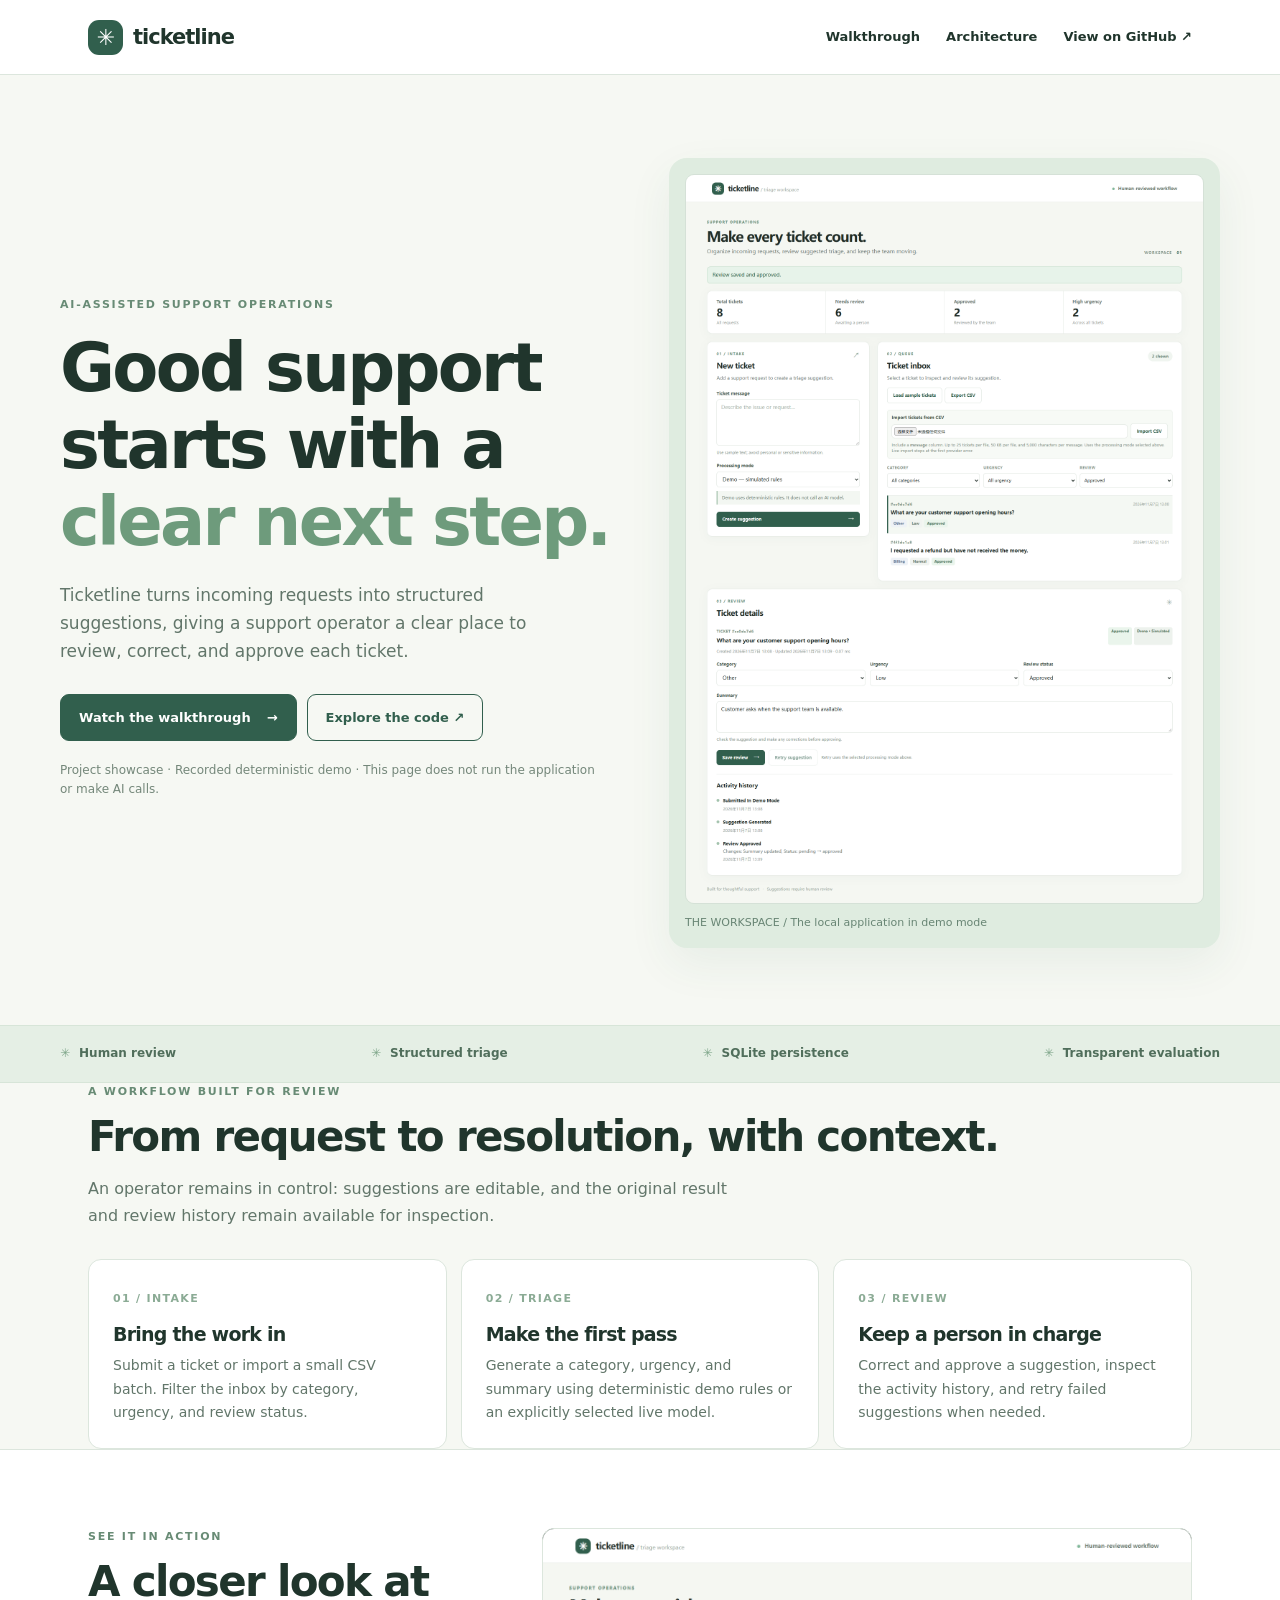
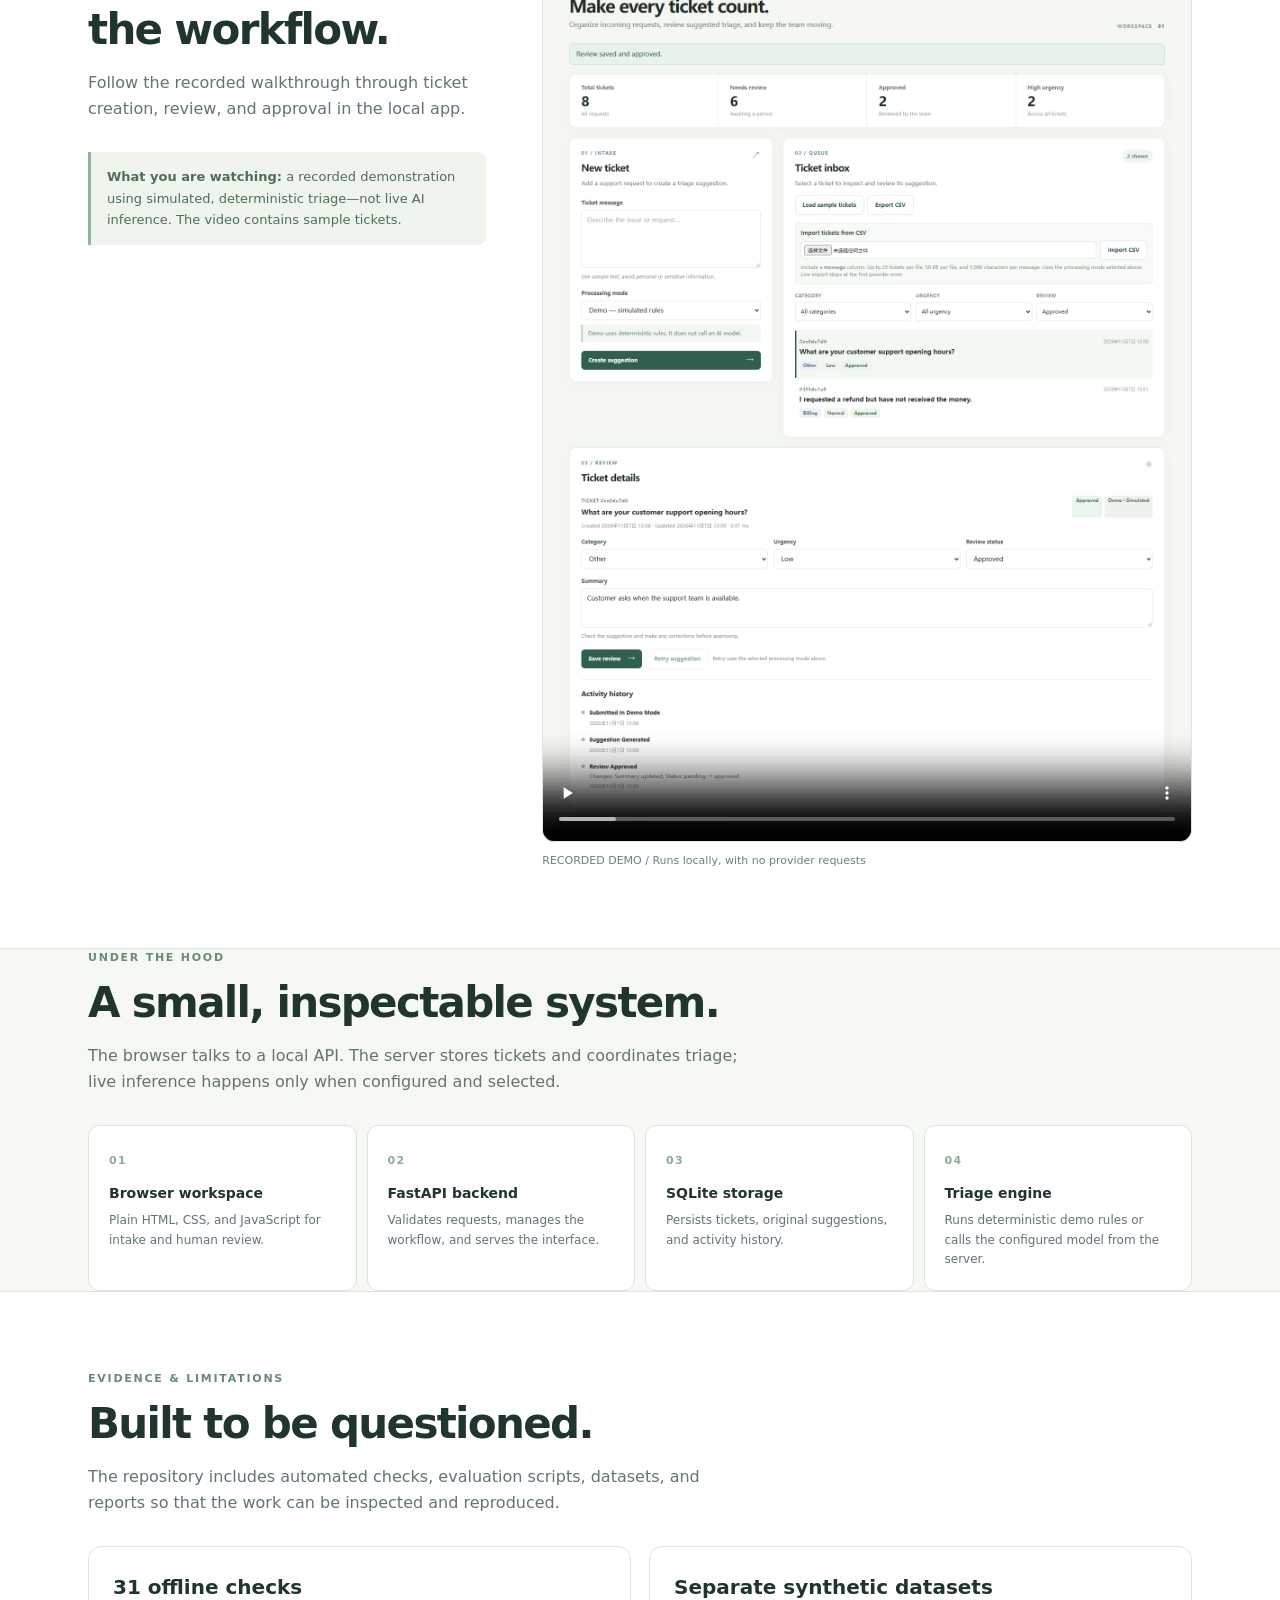
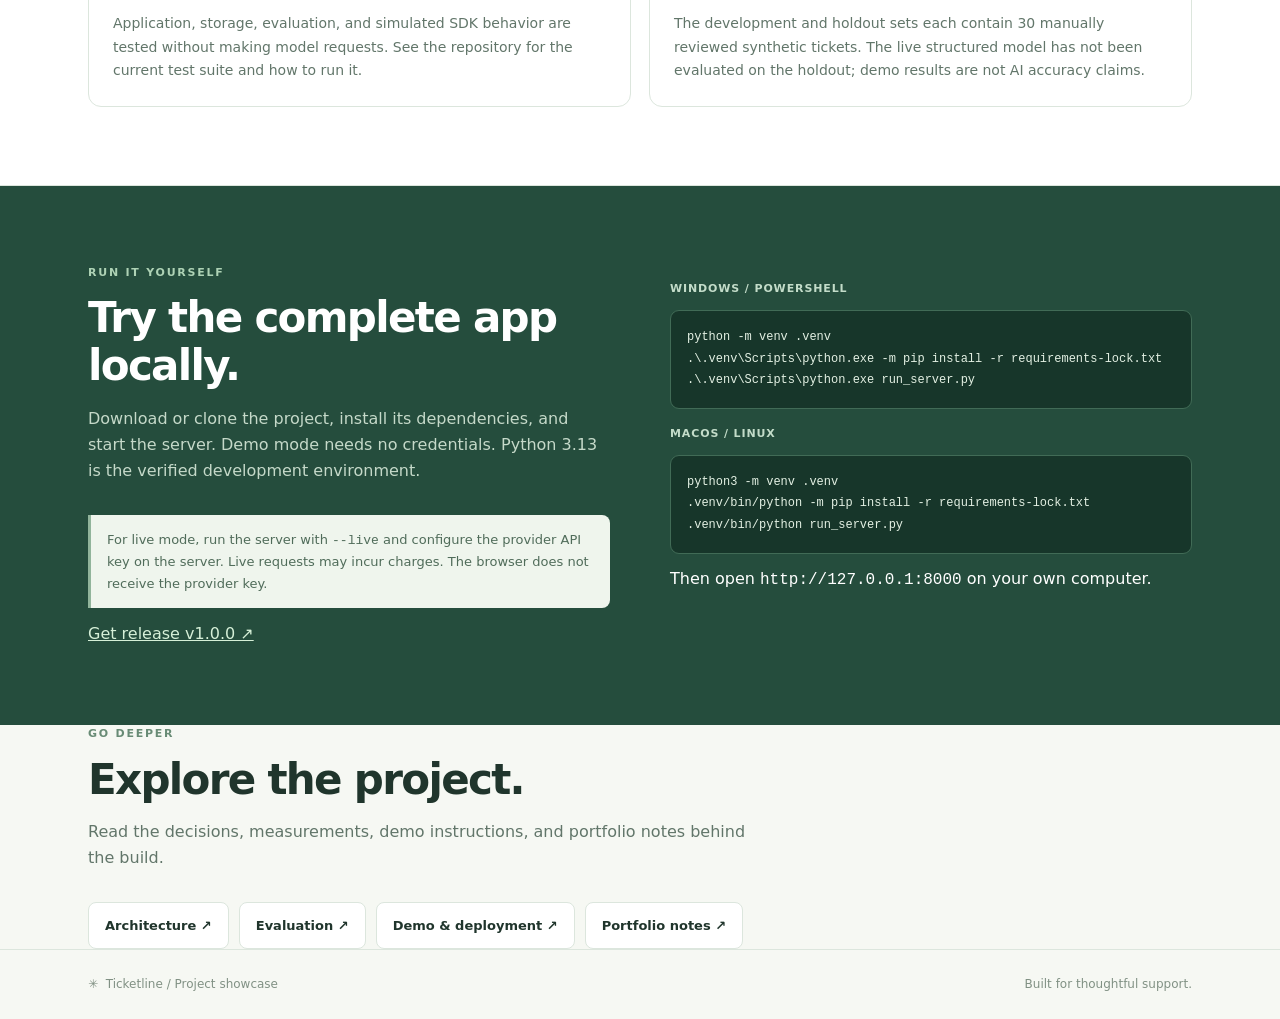
==== docs/index.html @ 2693187d "Add public project showcase and recorded demo" ====
<!doctype html>
<html lang="en">
<head>
  <meta charset="utf-8">
  <meta name="viewport" content="width=device-width, initial-scale=1">
  <meta name="color-scheme" content="light">
  <meta name="description" content="Ticketline is a human-reviewed support ticket triage application. Explore the project, recorded demo, architecture, and evaluation.">
  <title>Ticketline — Support triage, thoughtfully built</title>
  <style>
    :root { --ink:#20352c; --green:#315f4d; --dark:#214737; --mint:#e6f0e5; --cream:#f6f8f3; --line:#dce6dd; --muted:#62766a; }
    * { box-sizing:border-box; }
    html { scroll-behavior:smooth; }
    body { margin:0; color:var(--ink); background:var(--cream); font:16px/1.65 system-ui,-apple-system,BlinkMacSystemFont,"Segoe UI",sans-serif; }
    a { color:inherit; }
    a:focus-visible, video:focus-visible { outline:3px solid #7da889; outline-offset:4px; }
    .wrap { max-width:1160px; padding:0 28px; margin:auto; }
    header { border-bottom:1px solid var(--line); background:#fff; }
    nav { min-height:74px; display:flex; align-items:center; justify-content:space-between; gap:20px; }
    .logo { display:inline-flex; align-items:center; gap:10px; text-decoration:none; font-size:21px; font-weight:800; letter-spacing:-1px; }
    .mark { display:grid; place-items:center; width:35px; height:35px; color:#fff; background:var(--green); border-radius:11px; font-size:22px; }
    .navlinks { display:flex; align-items:center; gap:26px; font-size:13px; font-weight:650; }
    .navlinks a { text-decoration:none; }
    .navlinks a:hover, .text-link:hover { text-decoration:underline; }
    .hero { display:grid; grid-template-columns:1fr 1fr; align-items:center; gap:58px; padding:83px 0 77px; }
    .eyebrow { color:#688b75; font-size:11px; font-weight:800; letter-spacing:.16em; text-transform:uppercase; }
    h1,h2,h3,p { margin-top:0; }
    h1,h2,h3 { line-height:1.15; letter-spacing:-.04em; }
    h1 { font-size:clamp(42px,5.4vw,67px); margin:16px 0 20px; }
    h1 em { color:#6e9b7c; font-style:normal; }
    h2 { font-size:clamp(30px,3.4vw,42px); margin:12px 0 15px; }
    h3 { font-size:19px; margin:13px 0 9px; }
    .intro { color:var(--muted); font-size:17px; max-width:530px; }
    .button-row { display:flex; flex-wrap:wrap; gap:10px; margin:29px 0 20px; }
    .button { display:inline-flex; align-items:center; justify-content:center; gap:16px; border:1px solid var(--green); border-radius:9px; padding:12px 18px; text-decoration:none; font-weight:700; font-size:13px; }
    .primary { color:white; background:var(--green); }
    .primary:hover { background:var(--dark); }
    .secondary { color:var(--green); background:transparent; }
    .secondary:hover { background:var(--mint); }
    .scope { color:#74877a; font-size:12px; line-height:1.55; max-width:540px; }
    .screenshot-wrap { margin:0; background:#dfece0; padding:16px; border-radius:18px; box-shadow:0 16px 45px #315f4d12; }
    .screenshot-wrap img { display:block; width:100%; height:auto; border-radius:9px; border:1px solid #d5e1d7; }
    .caption { color:#688574; font-size:11px; margin:10px 0 0; }
    .band { background:#e5efe5; border-block:1px solid #d7e5d8; }
    .band-inner { display:flex; flex-wrap:wrap; align-items:center; justify-content:space-between; gap:15px; padding:18px 0; font-size:12px; font-weight:700; color:#506e5b; }
    .band-inner span::before { content:"✳"; color:#7fa68a; margin-right:9px; }
    section { padding:78px 0; }
    .section-lede { color:var(--muted); max-width:660px; margin-bottom:30px; }
    .grid { display:grid; grid-template-columns:repeat(3,1fr); gap:14px; }
    .card { background:white; border:1px solid var(--line); border-radius:13px; padding:24px; }
    .card-number { color:#8bab95; font-size:11px; font-weight:800; letter-spacing:.12em; }
    .card p { color:var(--muted); font-size:14px; margin:0; }
    .demo-section { background:#fff; border-block:1px solid var(--line); }
    .demo-layout { display:grid; grid-template-columns:.76fr 1.24fr; gap:56px; align-items:start; }
    video { display:block; width:100%; background:#17251e; border:1px solid var(--line); border-radius:12px; }
    .note { background:#eff5ed; border-left:3px solid #91b49b; border-radius:0 8px 8px 0; color:#506c5a; padding:14px 16px; font-size:13px; }
    .architecture { display:grid; grid-template-columns:repeat(4,1fr); gap:10px; margin-top:25px; }
    .architecture .step { position:relative; background:white; border:1px solid var(--line); border-radius:11px; padding:20px; }
    .step strong { display:block; font-size:14px; margin:9px 0 6px; }
    .step p { color:var(--muted); font-size:12px; margin:0; }
    .evidence { display:grid; grid-template-columns:1fr 1fr; gap:18px; margin-top:25px; }
    .evidence strong { font-size:20px; }
    .evidence p { color:var(--muted); margin:8px 0 0; font-size:14px; }
    .start-section { background:#254d3d; color:white; }
    .start-layout { display:grid; grid-template-columns:1fr 1fr; gap:60px; }
    .start-section .eyebrow { color:#aed2b5; }
    .start-section .section-lede { color:#c5d9c9; }
    pre { overflow:auto; background:#17362a; color:#e3f0e3; border:1px solid #416b56; border-radius:9px; padding:16px; font:12px/1.8 ui-monospace,SFMono-Regular,Consolas,monospace; white-space:pre; }
    .code-label { margin:16px 0 5px; color:#c3dcc9; font-size:11px; font-weight:700; text-transform:uppercase; letter-spacing:.08em; }
    .start-section code { font-family:ui-monospace,SFMono-Regular,Consolas,monospace; }
    .start-section a { color:#d6f0d8; }
    .resources { display:flex; flex-wrap:wrap; gap:10px; margin-top:26px; }
    .resource { text-decoration:none; padding:12px 16px; border:1px solid var(--line); border-radius:8px; background:white; font-size:13px; font-weight:700; }
    .resource:hover { background:var(--mint); }
    footer { border-top:1px solid var(--line); padding:25px 0; color:#819184; font-size:12px; }
    footer .wrap { display:flex; justify-content:space-between; flex-wrap:wrap; gap:10px; }
    @media(max-width:800px) { .hero,.demo-layout,.start-layout { grid-template-columns:1fr; gap:30px; } .hero { padding:58px 0; } .grid { grid-template-columns:1fr; } .architecture { grid-template-columns:repeat(2,1fr); } section { padding:58px 0; } }
    @media(max-width:540px) { .wrap { padding:0 20px; } nav { min-height:66px; } .navlinks { gap:14px; } .navlinks .optional { display:none; } .evidence,.architecture { grid-template-columns:1fr; } .band-inner { display:grid; grid-template-columns:1fr 1fr; } }
  </style>
</head>
<body>
  <header><nav class="wrap" aria-label="Main navigation">
    <a class="logo" href="#top"><span class="mark" aria-hidden="true">✳</span>ticketline</a>
    <div class="navlinks"><a class="optional" href="#demo">Walkthrough</a><a class="optional" href="#architecture">Architecture</a><a href="https://github.com/llt3055/ticketline-ai-triage">View on GitHub ↗</a></div>
  </nav></header>
  <main id="top">
    <div class="wrap hero">
      <div>
        <p class="eyebrow">AI-ASSISTED SUPPORT OPERATIONS</p>
        <h1>Good support starts with a <em>clear next step.</em></h1>
        <p class="intro">Ticketline turns incoming requests into structured suggestions, giving a support operator a clear place to review, correct, and approve each ticket.</p>
        <div class="button-row"><a class="button primary" href="#demo">Watch the walkthrough <span aria-hidden="true">→</span></a><a class="button secondary" href="https://github.com/llt3055/ticketline-ai-triage">Explore the code ↗</a></div>
        <p class="scope">Project showcase · Recorded deterministic demo · This page does not run the application or make AI calls.</p>
      </div>
      <figure class="screenshot-wrap"><img src="assets/dashboard.png" alt="Ticketline dashboard showing a ticket inbox, review status, and triage details." loading="eager"><figcaption class="caption">THE WORKSPACE / The local application in demo mode</figcaption></figure>
    </div>
    <div class="band"><div class="wrap band-inner"><span>Human review</span><span>Structured triage</span><span>SQLite persistence</span><span>Transparent evaluation</span></div></div>

    <section class="wrap" aria-labelledby="features-heading">
      <p class="eyebrow">A WORKFLOW BUILT FOR REVIEW</p><h2 id="features-heading">From request to resolution, with context.</h2>
      <p class="section-lede">An operator remains in control: suggestions are editable, and the original result and review history remain available for inspection.</p>
      <div class="grid">
        <article class="card"><span class="card-number">01 / INTAKE</span><h3>Bring the work in</h3><p>Submit a ticket or import a small CSV batch. Filter the inbox by category, urgency, and review status.</p></article>
        <article class="card"><span class="card-number">02 / TRIAGE</span><h3>Make the first pass</h3><p>Generate a category, urgency, and summary using deterministic demo rules or an explicitly selected live model.</p></article>
        <article class="card"><span class="card-number">03 / REVIEW</span><h3>Keep a person in charge</h3><p>Correct and approve a suggestion, inspect the activity history, and retry failed suggestions when needed.</p></article>
      </div>
    </section>

    <section id="demo" class="demo-section"><div class="wrap demo-layout">
      <div><p class="eyebrow">SEE IT IN ACTION</p><h2>A closer look at the workflow.</h2><p class="section-lede">Follow the recorded walkthrough through ticket creation, review, and approval in the local app.</p><p class="note"><strong>What you are watching:</strong> a recorded demonstration using simulated, deterministic triage—not live AI inference. The video contains sample tickets.</p></div>
      <div><video controls preload="metadata" poster="assets/dashboard.png" aria-label="Recorded walkthrough of the Ticketline application in demo mode"><source src="assets/ticketline-walkthrough.webm" type="video/webm">Your browser does not support video playback. <a href="assets/ticketline-walkthrough.webm">Download the recorded walkthrough</a>.</video><p class="caption">RECORDED DEMO / Runs locally, with no provider requests</p></div>
    </div></section>

    <section id="architecture" class="wrap" aria-labelledby="architecture-heading">
      <p class="eyebrow">UNDER THE HOOD</p><h2 id="architecture-heading">A small, inspectable system.</h2>
      <p class="section-lede">The browser talks to a local API. The server stores tickets and coordinates triage; live inference happens only when configured and selected.</p>
      <div class="architecture">
        <div class="step"><span class="card-number">01</span><strong>Browser workspace</strong><p>Plain HTML, CSS, and JavaScript for intake and human review.</p></div>
        <div class="step"><span class="card-number">02</span><strong>FastAPI backend</strong><p>Validates requests, manages the workflow, and serves the interface.</p></div>
        <div class="step"><span class="card-number">03</span><strong>SQLite storage</strong><p>Persists tickets, original suggestions, and activity history.</p></div>
        <div class="step"><span class="card-number">04</span><strong>Triage engine</strong><p>Runs deterministic demo rules or calls the configured model from the server.</p></div>
      </div>
    </section>

    <section class="demo-section"><div class="wrap">
      <p class="eyebrow">EVIDENCE &amp; LIMITATIONS</p><h2>Built to be questioned.</h2>
      <p class="section-lede">The repository includes automated checks, evaluation scripts, datasets, and reports so that the work can be inspected and reproduced.</p>
      <div class="evidence">
        <div class="card"><strong>31 offline checks</strong><p>Application, storage, evaluation, and simulated SDK behavior are tested without making model requests. See the repository for the current test suite and how to run it.</p></div>
        <div class="card"><strong>Separate synthetic datasets</strong><p>The development and holdout sets each contain 30 manually reviewed synthetic tickets. The live structured model has not been evaluated on the holdout; demo results are not AI accuracy claims.</p></div>
      </div>
    </div></section>

    <section class="start-section"><div class="wrap start-layout">
      <div><p class="eyebrow">RUN IT YOURSELF</p><h2>Try the complete app locally.</h2><p class="section-lede">Download or clone the project, install its dependencies, and start the server. Demo mode needs no credentials. Python 3.13 is the verified development environment.</p><p class="note">For live mode, run the server with <code>--live</code> and configure the provider API key on the server. Live requests may incur charges. The browser does not receive the provider key.</p><a href="https://github.com/llt3055/ticketline-ai-triage/releases/tag/v1.0.0">Get release v1.0.0 ↗</a></div>
      <div><p class="code-label">Windows / PowerShell</p><pre><code>python -m venv .venv
.\.venv\Scripts\python.exe -m pip install -r requirements-lock.txt
.\.venv\Scripts\python.exe run_server.py</code></pre>
      <p class="code-label">macOS / Linux</p><pre><code>python3 -m venv .venv
.venv/bin/python -m pip install -r requirements-lock.txt
.venv/bin/python run_server.py</code></pre>
      <p>Then open <code>http://127.0.0.1:8000</code> on your own computer.</p></div>
    </div></section>

    <section class="wrap"><p class="eyebrow">GO DEEPER</p><h2>Explore the project.</h2><p class="section-lede">Read the decisions, measurements, demo instructions, and portfolio notes behind the build.</p>
      <div class="resources"><a class="resource" href="https://github.com/llt3055/ticketline-ai-triage/blob/main/docs/ARCHITECTURE.md">Architecture ↗</a><a class="resource" href="https://github.com/llt3055/ticketline-ai-triage/blob/main/docs/EVALUATION.md">Evaluation ↗</a><a class="resource" href="https://github.com/llt3055/ticketline-ai-triage/blob/main/docs/DEMO.md">Demo &amp; deployment ↗</a><a class="resource" href="https://github.com/llt3055/ticketline-ai-triage/blob/main/docs/PORTFOLIO.md">Portfolio notes ↗</a></div>
    </section>
  </main>
  <footer><div class="wrap"><span>✳ &nbsp;Ticketline / Project showcase</span><span>Built for thoughtful support.</span></div></footer>
</body>
</html>
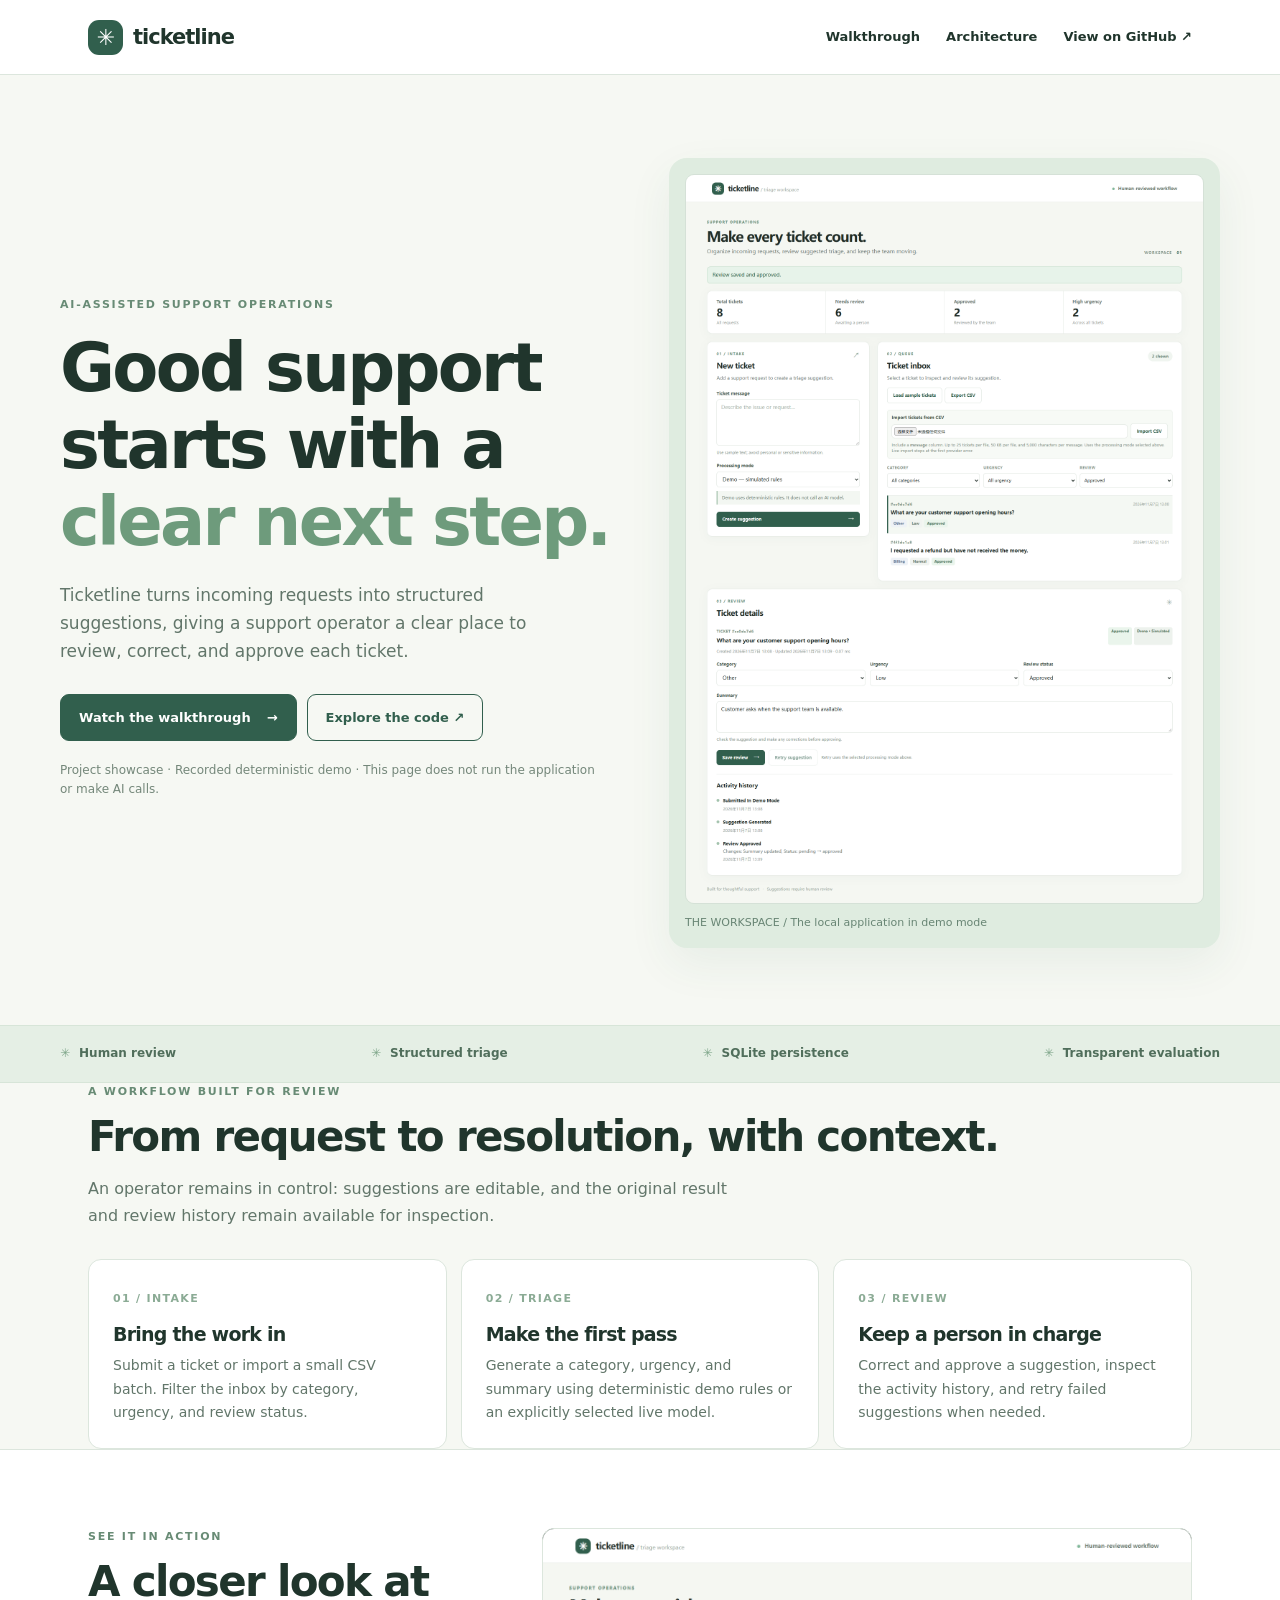
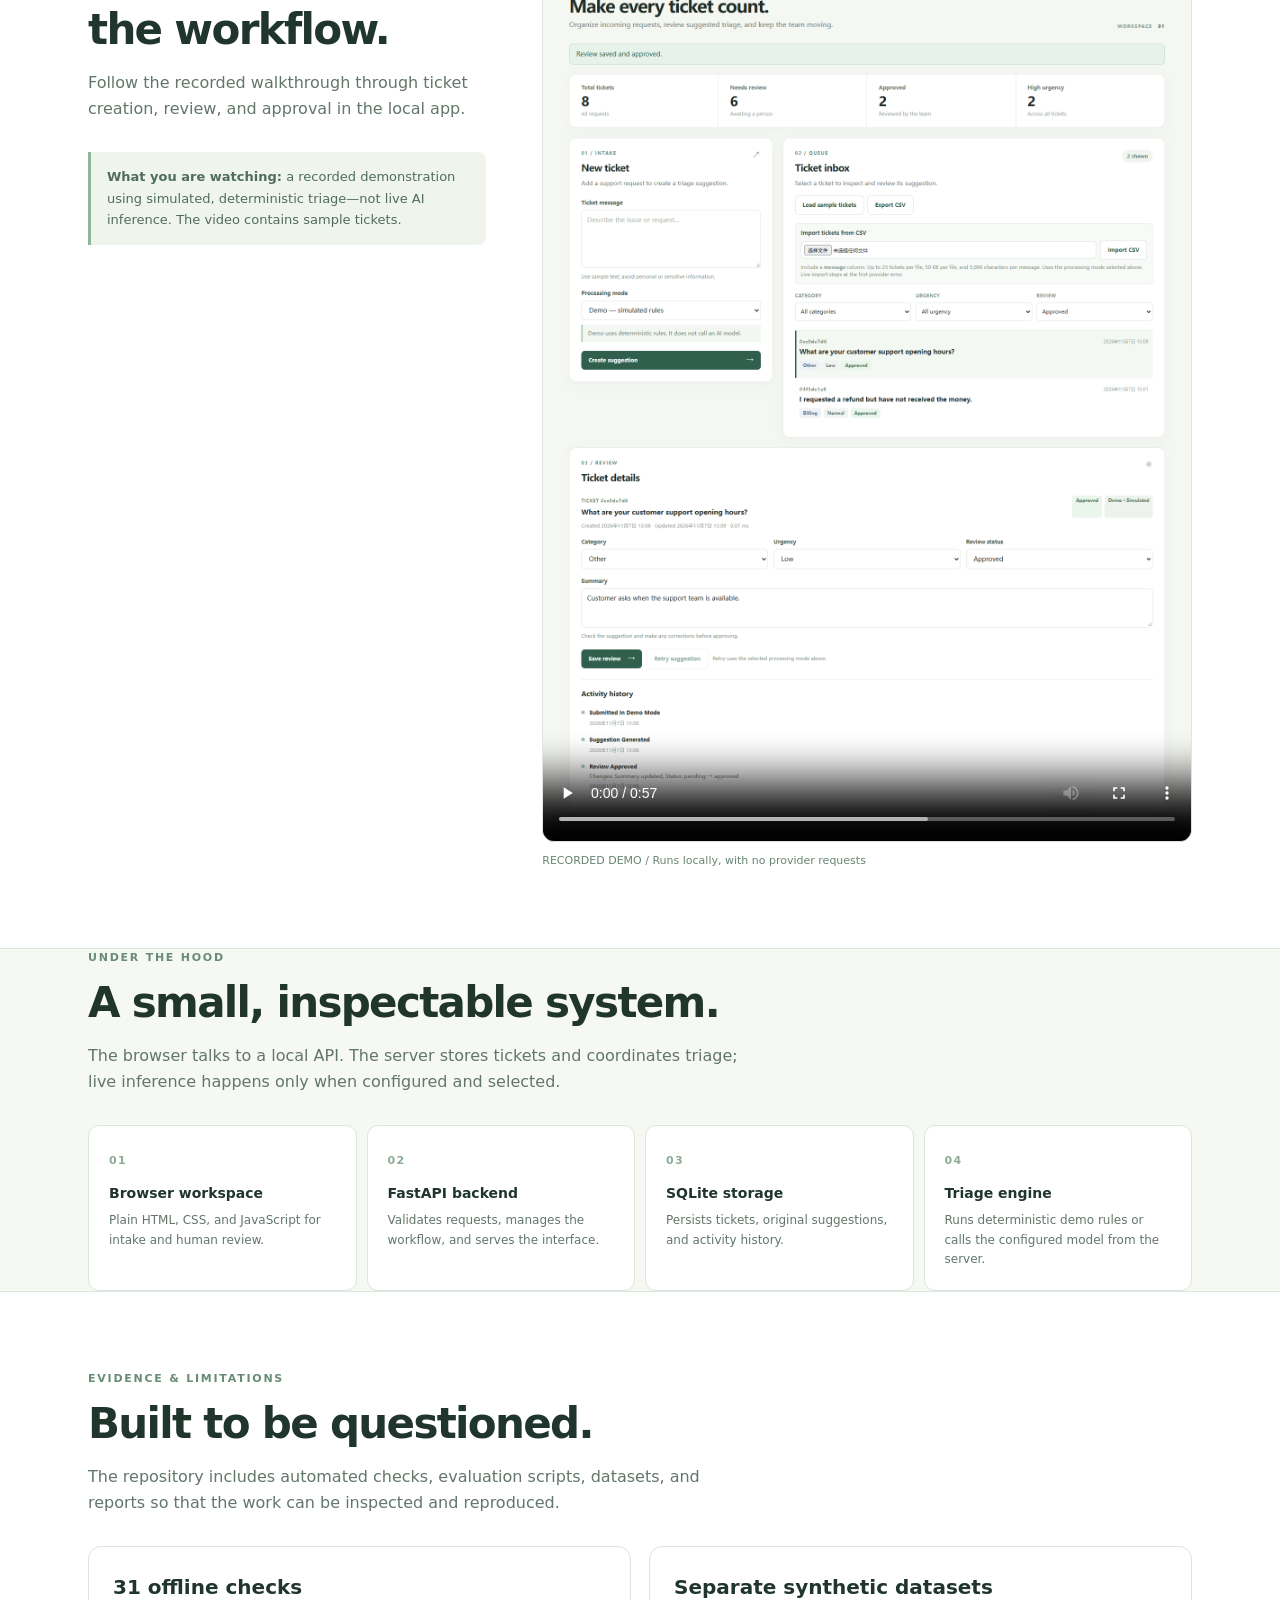
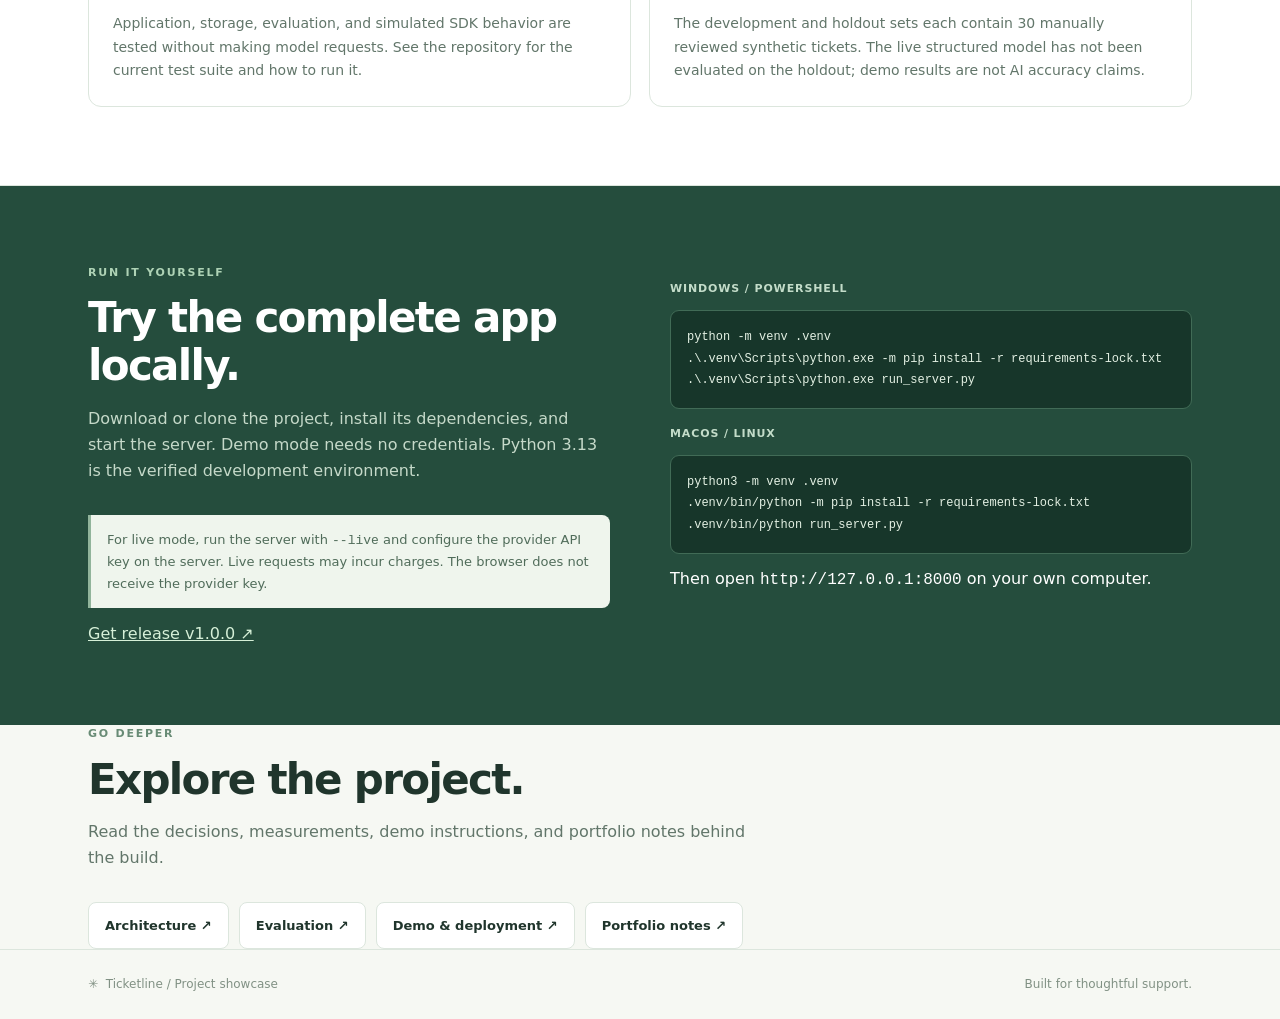
==== commit 02bef17a: "Document verified release and published showcase" ====
--- a/docs/index.html
+++ b/docs/index.html
@@ -4,6 +4,7 @@
   <meta charset="utf-8">
   <meta name="viewport" content="width=device-width, initial-scale=1">
   <meta name="color-scheme" content="light">
+  <link rel="icon" href="assets/favicon.svg" type="image/svg+xml">
   <meta name="description" content="Ticketline is a human-reviewed support ticket triage application. Explore the project, recorded demo, architecture, and evaluation.">
   <title>Ticketline — Support triage, thoughtfully built</title>
   <style>
